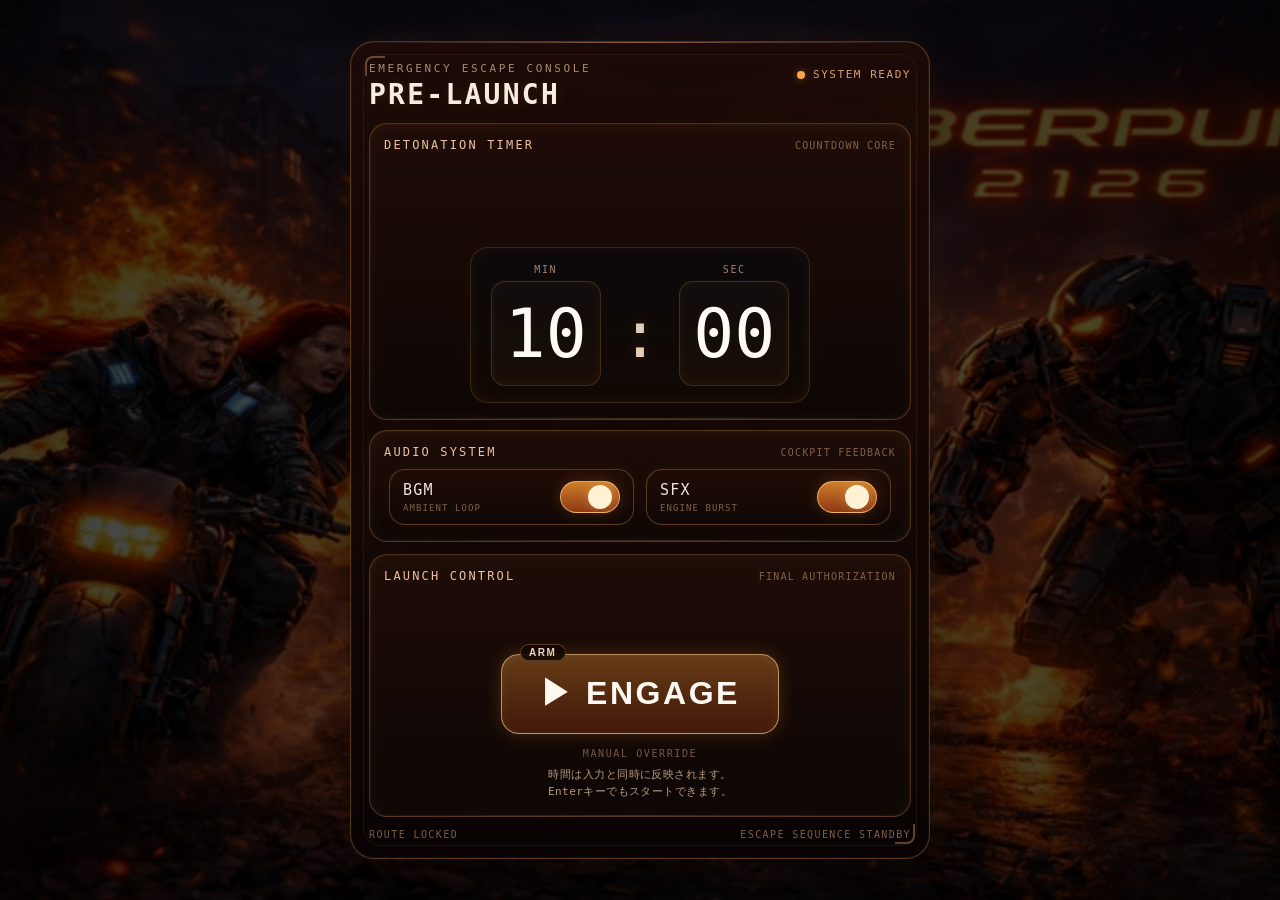
==== index.html @ 6e12984c "Cyberpunk_コントロールパネル_デザイン変更_Enter実行" ====
<!DOCTYPE html>
<html lang="ja">
<head>
  <meta charset="UTF-8" />
  <meta name="viewport" content="width=device-width, initial-scale=1.0" />
  <title>Cyberpunk2126 WebTimer</title>

  <link rel="icon" type="image/png" sizes="32x32" href="assets/images/CP_favicon_3.png" />
  <link rel="stylesheet" href="style.css" />
</head>

<body>
  <div id="startOverlay" aria-label="start overlay">
    <div id="panel">
      <div id="launchFlash"></div>
      <span class="panel-cut lt"></span>
      <span class="panel-cut rb"></span>

      <div id="panelContent">
        <div class="panel-header">
          <div class="header-left">
            <span class="eyebrow">Emergency escape console</span>
            <p id="panelTitle">PRE-LAUNCH</p>
          </div>
          <div class="header-status">
            <span class="status-dot"></span>system ready
          </div>
        </div>

        <div class="module">
          <div class="module-header">
            <span class="module-title">Detonation Timer</span>
            <span class="module-sub">Countdown core</span>
          </div>

          <div class="time-picker-wrap">
            <div class="time-picker" aria-label="時間設定">
              <div class="time-field">
                <span class="time-label">MIN</span>
                <input
                  id="minInput"
                  class="time-input"
                  type="number"
                  min="0"
                  max="99"
                  value="10"
                  inputmode="numeric"
                  aria-label="分"
                />
              </div>

              <div class="time-separator">:</div>

              <div class="time-field">
                <span class="time-label">SEC</span>
                <input
                  id="secInput"
                  class="time-input"
                  type="number"
                  min="0"
                  max="59"
                  value="0"
                  inputmode="numeric"
                  aria-label="秒"
                />
              </div>
            </div>
          </div>
        </div>

        <div class="module">
          <div class="module-header">
            <span class="module-title">Audio System</span>
            <span class="module-sub">Cockpit feedback</span>
          </div>

          <div class="switch-row">
            <label id="bgmSwitch" class="switch is-on">
              <span class="switch-text-wrap">
                <span class="switch-text">BGM</span>
                <span class="switch-meta">ambient loop</span>
              </span>
              <input id="bgmToggleInput" type="checkbox" checked />
              <span class="switch-track">
                <span class="switch-thumb"></span>
              </span>
            </label>

            <label id="seSwitch" class="switch is-on">
              <span class="switch-text-wrap">
                <span class="switch-text">SFX</span>
                <span class="switch-meta">engine burst</span>
              </span>
              <input id="seToggleInput" type="checkbox" checked />
              <span class="switch-track">
                <span class="switch-thumb"></span>
              </span>
            </label>
          </div>
        </div>

        <div class="module launch-block">
          <div class="module-header">
            <span class="module-title">Launch Control</span>
            <span class="module-sub">Final authorization</span>
          </div>

          <button id="startBtn" type="button">▶ ENGAGE</button>

          <div id="hint">
            <span class="hint-top">manual override</span>
            時間は入力と同時に反映されます。<br />
            Enterキーでもスタートできます。
          </div>
        </div>

        <div class="panel-footer">
          <span class="footer-left">route locked</span>
          <span class="footer-right">escape sequence standby</span>
        </div>
      </div>
    </div>
  </div>

  <div id="clock" class="prelaunch-hidden" aria-live="polite">
    <span id="timeDisplay">10:00</span>
    <span id="msgJa"></span>
    <span id="msgEn"></span>
  </div>

  <!-- Audio -->
  <audio id="soundA" src="assets/sounds/BGM.mp3" preload="auto" loop></audio>
  <audio id="soundB" src="assets/sounds/bike_A.mp3" preload="auto"></audio>
  <audio id="soundC" src="assets/sounds/bike_B.mp3" preload="auto"></audio>

  <script src="script.js" defer></script>
</body>
</html>
---- style.css ----
:root {
  --panel-bg: rgba(8, 4, 3, 0.72);
  --panel-border: rgba(255, 175, 95, 0.28);
  --module-bg: rgba(20, 10, 7, 0.82);
  --module-border: rgba(255, 173, 79, 0.26);
  --module-inner: rgba(255, 190, 120, 0.05);
  --text-main: rgba(255, 246, 232, 0.96);
  --text-sub: rgba(255, 219, 176, 0.62);
  --amber: rgba(255, 166, 68, 1);
  --shadow-deep: rgba(0, 0, 0, 0.55);
}

* {
  box-sizing: border-box;
}

body {
  text-align: center;
  font-size: 120px;
  font-family: monospace;
  background-color: #080505;
  background-image:
    linear-gradient(rgba(0, 0, 0, 0.22), rgba(0, 0, 0, 0.22)),
    url("assets/images/CP_image.jpg");
  background-size: cover;
  background-position: center;
  background-repeat: no-repeat;
  background-attachment: fixed;
  color: white;
  margin: 0;
  padding: 0;
  display: flex;
  justify-content: center;
  align-items: center;
  height: 100vh;
  overflow: hidden;
}

/* 画像が存在しない場合でも最低限見た目が崩れない */
body.image-fallback {
  background-image:
    linear-gradient(rgba(0, 0, 0, 0.32), rgba(0, 0, 0, 0.32)),
    radial-gradient(circle at center, #35160a 0%, #100806 55%, #050304 100%);
}

@keyframes rainbowGlow {
  0% {
    color: red;
    border-color: red;
    text-shadow: 0 0 20px red, 0 0 40px red;
  }

  16% {
    color: orange;
    border-color: orange;
    text-shadow: 0 0 20px orange, 0 0 40px orange;
  }

  32% {
    color: yellow;
    border-color: yellow;
    text-shadow: 0 0 20px yellow, 0 0 40px yellow;
  }

  48% {
    color: lime;
    border-color: lime;
    text-shadow: 0 0 20px lime, 0 0 40px lime;
  }

  64% {
    color: cyan;
    border-color: cyan;
    text-shadow: 0 0 20px cyan, 0 0 40px cyan;
  }

  82% {
    color: blue;
    border-color: blue;
    text-shadow: 0 0 20px blue, 0 0 40px blue;
  }

  100% {
    color: violet;
    border-color: violet;
    text-shadow: 0 0 20px violet, 0 0 40px violet;
  }
}

@keyframes fadeInOut {
  0% {
    opacity: 0;
  }

  23% {
    opacity: 1;
  }

  77% {
    opacity: 1;
  }

  100% {
    opacity: 0;
  }
}

@keyframes pulseAmber {
  0% {
    box-shadow: 0 0 0 rgba(255, 152, 58, 0);
  }

  50% {
    box-shadow: 0 0 24px rgba(255, 152, 58, 0.18);
  }

  100% {
    box-shadow: 0 0 0 rgba(255, 152, 58, 0);
  }
}

@keyframes overlayFlash {
  0% {
    opacity: 0;
  }

  20% {
    opacity: 0.9;
  }

  60% {
    opacity: 0.35;
  }

  100% {
    opacity: 0;
  }
}

@keyframes panelIgnition {
  0% {
    transform: scale(1);
    box-shadow:
      0 24px 60px var(--shadow-deep),
      0 0 40px rgba(255, 128, 36, 0.08);
  }

  25% {
    transform: scale(1.015);
    box-shadow:
      0 0 0 1px rgba(255, 220, 185, 0.08) inset,
      0 24px 60px rgba(0, 0, 0, 0.65),
      0 0 48px rgba(255, 96, 28, 0.26),
      0 0 90px rgba(255, 132, 46, 0.18);
  }

  100% {
    transform: scale(0.985);
    box-shadow:
      0 16px 44px rgba(0, 0, 0, 0.45),
      0 0 16px rgba(255, 118, 36, 0.10);
  }
}

@keyframes overlayExit {
  0% {
    opacity: 1;
    transform: scale(1);
    filter: blur(0);
  }

  100% {
    opacity: 0;
    transform: scale(1.03);
    filter: blur(3px);
  }
}

@keyframes clockWake {
  0% {
    opacity: 0.15;
    transform: scale(0.94);
    filter: blur(8px);
  }

  100% {
    opacity: 1;
    transform: scale(1);
    filter: blur(0);
  }
}

#clock {
  padding: 40px 70px;
  border: 10px solid;
  border-radius: 30px;
  animation: rainbowGlow 3s linear infinite;
  background: rgba(0, 0, 0, 0.35);
  z-index: 1;
  transition:
    transform 0.35s ease,
    opacity 0.35s ease,
    filter 0.35s ease,
    border-color 0.25s ease,
    box-shadow 0.25s ease,
    background 0.25s ease,
    padding 0.25s ease,
    color 0.25s ease;
}

#clock.message-mode {
  border-color: transparent !important;
  box-shadow: none !important;
  background: transparent;
  padding: 24px 40px;
}

#clock.prelaunch-hidden {
  opacity: 0.15;
  transform: scale(0.94);
  filter: blur(8px);
}

#clock.launching-in {
  animation:
    rainbowGlow 3s linear infinite,
    clockWake 0.45s ease-out;
}

.fade-message {
  animation: fadeInOut 3s ease-in-out;
}

#clock.message-mode.fade-message {
  animation:
    rainbowGlow 3s linear infinite,
    fadeInOut 3s ease-in-out;
}

#timeDisplay {
  display: inline;
}

#msgJa {
  display: none;
  font-size: calc(100% - 10pt);
}

#msgEn {
  display: none;
  font-size: 100%;
}

#startOverlay {
  position: fixed;
  inset: 0;
  display: flex;
  justify-content: center;
  align-items: center;
  background:
    radial-gradient(circle at center, rgba(0, 0, 0, 0.12), rgba(0, 0, 0, 0.52)),
    rgba(0, 0, 0, 0.42);
  z-index: 10;
  padding: 24px;
  transition: opacity 0.45s ease, visibility 0.45s ease;
}

#startOverlay.launch-sequence {
  animation: overlayExit 0.52s ease forwards;
  pointer-events: none;
}

#panel {
  position: relative;
  width: min(580px, 92vw);
  padding: 20px 18px 18px;
  border-radius: 24px;
  border: 1px solid var(--panel-border);
  background:
    linear-gradient(180deg, rgba(35, 12, 6, 0.74), rgba(8, 4, 3, 0.88)),
    var(--panel-bg);
  backdrop-filter: blur(10px);
  text-align: center;
  box-shadow:
    0 0 0 1px rgba(255, 220, 185, 0.04) inset,
    0 24px 60px var(--shadow-deep),
    0 0 40px rgba(255, 128, 36, 0.08);
  overflow: hidden;
  transition: transform 0.18s ease, filter 0.18s ease;
}

#panel.launch-pulse {
  animation: panelIgnition 0.42s ease forwards;
}

#launchFlash {
  position: absolute;
  inset: 0;
  pointer-events: none;
  opacity: 0;
  background:
    radial-gradient(circle at center,
      rgba(255, 205, 142, 0.42) 0%,
      rgba(255, 124, 42, 0.28) 22%,
      rgba(255, 64, 16, 0.14) 42%,
      rgba(255, 42, 0, 0.06) 62%,
      rgba(255, 42, 0, 0) 100%);
  mix-blend-mode: screen;
  z-index: 2;
}

#launchFlash.active {
  animation: overlayFlash 0.42s ease-out forwards;
}

#panelContent {
  position: relative;
  z-index: 3;
}

#panel::before,
#panel::after {
  content: "";
  position: absolute;
  pointer-events: none;
}

#panel::before {
  inset: 12px;
  border: 1px solid rgba(255, 182, 118, 0.08);
  border-radius: 18px;
}

#panel::after {
  top: 0;
  left: 28px;
  right: 28px;
  height: 1px;
  background: linear-gradient(90deg, transparent, rgba(255, 182, 118, 0.45), transparent);
}

.panel-cut {
  position: absolute;
  width: 20px;
  height: 20px;
  border-color: rgba(255, 190, 132, 0.38);
  border-style: solid;
  pointer-events: none;
  opacity: 0.9;
  z-index: 4;
}

.panel-cut.lt {
  top: 14px;
  left: 14px;
  border-width: 2px 0 0 2px;
  border-top-left-radius: 8px;
}

.panel-cut.rb {
  right: 14px;
  bottom: 14px;
  border-width: 0 2px 2px 0;
  border-bottom-right-radius: 8px;
}

.panel-header {
  position: relative;
  display: flex;
  align-items: flex-start;
  justify-content: space-between;
  gap: 10px;
  margin-bottom: 14px;
  text-align: left;
}

.header-left {
  display: flex;
  flex-direction: column;
  gap: 6px;
}

.eyebrow {
  font-size: 11px;
  letter-spacing: 0.24em;
  color: var(--text-sub);
  text-transform: uppercase;
}

#panelTitle {
  margin: 0;
  font-size: 28px;
  line-height: 1;
  font-weight: 700;
  letter-spacing: 0.08em;
  color: var(--text-main);
  text-shadow: 0 0 16px rgba(255, 176, 94, 0.12);
}

.header-status {
  margin-top: 6px;
  font-size: 11px;
  letter-spacing: 0.14em;
  color: rgba(255, 190, 132, 0.84);
  text-transform: uppercase;
  white-space: nowrap;
}

.status-dot {
  display: inline-block;
  width: 8px;
  height: 8px;
  margin-right: 8px;
  border-radius: 50%;
  background: var(--amber);
  box-shadow: 0 0 10px rgba(255, 165, 66, 0.45);
  animation: pulseAmber 1.8s infinite ease-in-out;
  vertical-align: middle;
}

.module {
  position: relative;
  margin: 10px 0;
  padding: 14px 14px 16px;
  border-radius: 18px;
  border: 1px solid rgba(255, 173, 79, 0.26);
  background:
    linear-gradient(180deg, rgba(32, 13, 8, 0.92), rgba(13, 7, 5, 0.94));
  box-shadow:
    0 0 0 1px rgba(255, 220, 190, 0.03) inset,
    inset 0 0 18px rgba(255, 190, 120, 0.05);
  overflow: hidden;
}

.module::before {
  content: "";
  position: absolute;
  inset: auto 16px 0 16px;
  height: 1px;
  background: linear-gradient(90deg, transparent, rgba(255, 176, 108, 0.16), transparent);
}

.module-header {
  display: flex;
  justify-content: space-between;
  align-items: center;
  margin-bottom: 10px;
  gap: 10px;
  text-align: left;
}

.module-title {
  font-size: 12px;
  letter-spacing: 0.18em;
  text-transform: uppercase;
  color: rgba(255, 214, 178, 0.9);
}

.module-sub {
  font-size: 10px;
  letter-spacing: 0.12em;
  text-transform: uppercase;
  color: rgba(255, 205, 162, 0.44);
}

.time-picker-wrap {
  margin: 0;
}

.time-picker {
  display: inline-flex;
  align-items: center;
  justify-content: center;
  gap: 20px;
  padding: 16px 20px;
  border-radius: 18px;
  border: 1px solid rgba(255, 180, 92, 0.18);
  background:
    linear-gradient(180deg, rgba(11, 10, 12, 0.92), rgba(18, 9, 4, 0.84));
  box-shadow:
    inset 0 0 18px rgba(255, 157, 70, 0.06),
    0 0 20px rgba(255, 153, 51, 0.04);
}

.time-field {
  display: flex;
  flex-direction: column;
  align-items: center;
  gap: 6px;
}

.time-label {
  font-size: 10px;
  opacity: 0.72;
  letter-spacing: 0.16em;
  color: rgba(255, 214, 184, 0.82);
}

.time-input {
  width: 110px;
  font-size: 68px;
  line-height: 1;
  text-align: center;
  padding: 12px 8px;
  border-radius: 14px;
  border: 1px solid rgba(255, 191, 113, 0.18);
  background:
    linear-gradient(180deg, rgba(255, 255, 255, 0.015), rgba(255, 167, 74, 0.035));
  color: #fffaf4;
  outline: none;
  font-family: monospace;
  appearance: textfield;
  -moz-appearance: textfield;
  box-shadow: inset 0 0 16px rgba(255, 179, 84, 0.05);
}

.time-input::-webkit-outer-spin-button,
.time-input::-webkit-inner-spin-button {
  -webkit-appearance: none;
  margin: 0;
}

.time-input:focus {
  border-color: rgba(255, 194, 115, 0.58);
  box-shadow:
    0 0 14px rgba(255, 158, 62, 0.16),
    inset 0 0 16px rgba(255, 190, 112, 0.06);
}

.time-separator {
  font-size: 64px;
  line-height: 1;
  transform: translateY(10px);
  opacity: 0.96;
  color: rgba(255, 230, 206, 0.92);
  text-shadow: 0 0 12px rgba(255, 170, 80, 0.18);
}

.switch-row {
  display: flex;
  justify-content: center;
  gap: 12px;
  flex-wrap: wrap;
  margin: 0;
}

.switch {
  position: relative;
  display: inline-flex;
  align-items: center;
  justify-content: space-between;
  gap: 12px;
  width: 245px;
  padding: 11px 13px;
  border-radius: 16px;
  border: 1px solid rgba(255, 179, 100, 0.18);
  background:
    linear-gradient(180deg, rgba(20, 9, 6, 0.94), rgba(12, 8, 6, 0.92));
  cursor: pointer;
  user-select: none;
  transition: border-color 0.2s ease, box-shadow 0.2s ease, transform 0.15s ease, background 0.2s ease;
}

.switch:hover {
  transform: translateY(-1px);
  border-color: rgba(255, 188, 118, 0.28);
}

.switch input {
  position: absolute;
  opacity: 0;
  pointer-events: none;
}

.switch-text-wrap {
  display: flex;
  flex-direction: column;
  align-items: flex-start;
  gap: 4px;
  text-align: left;
  min-width: 72px;
}

.switch-text {
  font-size: 15px;
  opacity: 0.98;
  letter-spacing: 0.08em;
  color: rgba(255, 244, 232, 0.95);
  text-transform: uppercase;
}

.switch-meta {
  font-size: 9px;
  letter-spacing: 0.12em;
  color: rgba(255, 210, 168, 0.44);
  text-transform: uppercase;
}

.switch-track {
  position: relative;
  width: 60px;
  height: 32px;
  border-radius: 999px;
  background: rgba(255, 255, 255, 0.08);
  border: 1px solid rgba(255, 190, 114, 0.18);
  transition: background 0.2s ease, border-color 0.2s ease, box-shadow 0.2s ease;
  flex-shrink: 0;
  margin-left: auto;
}

.switch-thumb {
  position: absolute;
  top: 3px;
  left: 3px;
  width: 24px;
  height: 24px;
  border-radius: 50%;
  background: rgba(255, 244, 232, 0.92);
  box-shadow: 0 0 8px rgba(255, 255, 255, 0.16);
  transition: transform 0.2s ease, background 0.2s ease, box-shadow 0.2s ease;
}

.switch input:checked + .switch-track {
  background: linear-gradient(180deg,
      rgba(255, 158, 52, 0.78),
      rgba(255, 100, 32, 0.52));
  border-color: rgba(255, 202, 138, 0.7);
  box-shadow: 0 0 16px rgba(255, 141, 45, 0.2);
}

.switch input:checked + .switch-track .switch-thumb {
  transform: translateX(24px);
  background: #fff1d4;
  box-shadow: 0 0 12px rgba(255, 214, 145, 0.28);
}

.switch.is-on {
  border-color: rgba(255, 183, 108, 0.28);
  background:
    linear-gradient(180deg, rgba(33, 12, 7, 0.96), rgba(16, 8, 6, 0.92));
  box-shadow: 0 0 18px rgba(255, 125, 38, 0.06);
}

.launch-block {
  margin-top: 12px;
}

#startBtn {
  position: relative;
  font-size: 32px;
  font-weight: 700;
  letter-spacing: 0.08em;
  padding: 17px 38px;
  border-radius: 18px;
  border: 1px solid rgba(255, 209, 148, 0.62);
  background:
    linear-gradient(180deg,
      rgba(255, 159, 56, 0.34),
      rgba(255, 91, 25, 0.20));
  box-shadow:
    0 0 18px rgba(255, 141, 42, 0.22),
    inset 0 0 14px rgba(255, 229, 186, 0.06);
  min-width: 250px;
  color: #fff9f2;
  cursor: pointer;
  transition: transform 0.12s ease, filter 0.12s ease, box-shadow 0.12s ease;
}

#startBtn::before {
  content: "ARM";
  position: absolute;
  top: -11px;
  left: 18px;
  font-size: 10px;
  letter-spacing: 0.16em;
  padding: 2px 8px;
  border-radius: 999px;
  color: rgba(255, 230, 206, 0.92);
  background: rgba(20, 7, 4, 0.92);
  border: 1px solid rgba(255, 185, 118, 0.28);
}

#startBtn:hover {
  filter: brightness(1.12);
  transform: translateY(-2px) scale(1.015);
  box-shadow:
    0 0 24px rgba(255, 141, 42, 0.28),
    inset 0 0 16px rgba(255, 224, 176, 0.09);
}

#startBtn.engaged {
  transform: translateY(1px) scale(0.985);
  filter: brightness(1.18);
  box-shadow:
    0 0 34px rgba(255, 96, 36, 0.34),
    inset 0 0 18px rgba(255, 236, 196, 0.12);
}

#hint {
  margin-top: 12px;
  font-size: 11px;
  line-height: 1.55;
  color: rgba(255, 215, 175, 0.70);
  letter-spacing: 0.04em;
}

.hint-top {
  display: block;
  font-size: 10px;
  letter-spacing: 0.16em;
  text-transform: uppercase;
  color: rgba(255, 203, 150, 0.42);
  margin-bottom: 4px;
}

.panel-footer {
  margin-top: 12px;
  display: flex;
  justify-content: space-between;
  align-items: center;
  gap: 10px;
  font-size: 10px;
  letter-spacing: 0.14em;
  text-transform: uppercase;
  color: rgba(255, 206, 163, 0.45);
}

.footer-left,
.footer-right {
  white-space: nowrap;
}

@media (max-width: 720px) {
  body {
    font-size: 90px;
  }

  #panel {
    width: min(94vw, 580px);
    padding: 18px 14px 16px;
  }

  .panel-header {
    flex-direction: column;
    align-items: flex-start;
    gap: 8px;
  }

  #panelTitle {
    font-size: 24px;
  }

  .time-picker {
    gap: 12px;
    padding: 14px 14px;
  }

  .time-input {
    width: 86px;
    font-size: 52px;
  }

  .time-separator {
    font-size: 48px;
    transform: translateY(8px);
  }

  .switch {
    width: 100%;
  }

  #startBtn {
    min-width: 220px;
    width: 100%;
    font-size: 28px;
  }

  .panel-footer {
    flex-direction: column;
  }

  #clock.message-mode {
    padding: 18px 20px;
  }
}
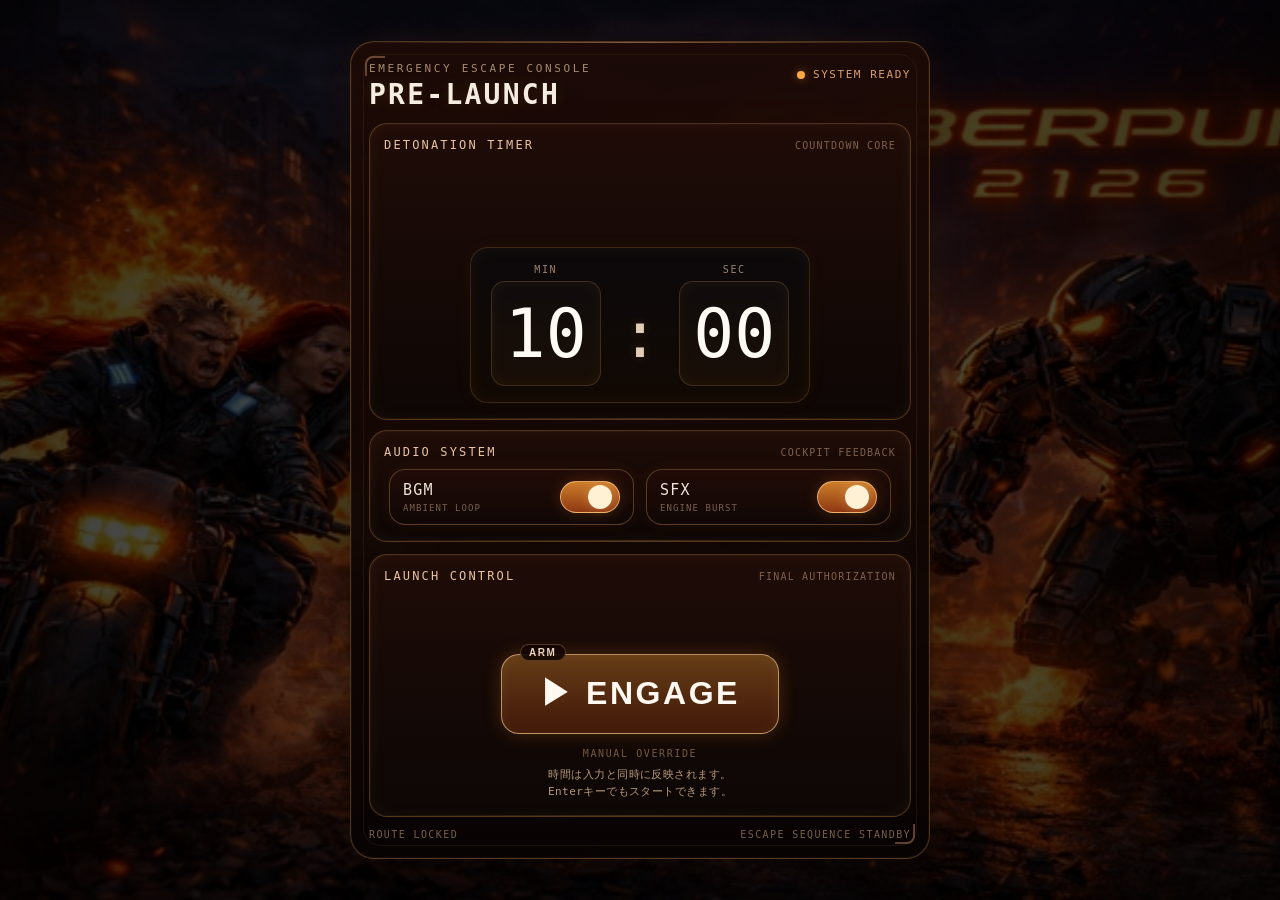
==== commit 0bd5521b: "Revert "iPad mini 6 横表示_修正4_画面切れ_済" Phone14pro 横表示_修正1_iPadの条件モバイル適用 This reverts commit f053ebfef5c" ====
--- a/index.html
+++ b/index.html
@@ -1,16 +1,16 @@
 <!DOCTYPE html>
 <html lang="ja">
+
 <head>
   <meta charset="UTF-8" />
-  <meta name="viewport" content="width=device-width, initial-scale=1.0" />
+  <meta name="viewport" content="width=device-width, initial-scale=1.0, viewport-fit=cover" />
   <title>Cyberpunk2126 WebTimer</title>
-
   <link rel="icon" type="image/png" sizes="32x32" href="assets/images/CP_favicon_3.png" />
   <link rel="stylesheet" href="style.css" />
 </head>
 
 <body>
-  <div id="startOverlay" aria-label="start overlay">
+  <div id="startOverlay">
     <div id="panel">
       <div id="launchFlash"></div>
       <span class="panel-cut lt"></span>
@@ -37,32 +37,14 @@
             <div class="time-picker" aria-label="時間設定">
               <div class="time-field">
                 <span class="time-label">MIN</span>
-                <input
-                  id="minInput"
-                  class="time-input"
-                  type="number"
-                  min="0"
-                  max="99"
-                  value="10"
-                  inputmode="numeric"
-                  aria-label="分"
-                />
+                <input id="minInput" class="time-input" type="number" min="0" max="99" value="10" inputmode="numeric" />
               </div>
 
               <div class="time-separator">:</div>
 
               <div class="time-field">
                 <span class="time-label">SEC</span>
-                <input
-                  id="secInput"
-                  class="time-input"
-                  type="number"
-                  min="0"
-                  max="59"
-                  value="0"
-                  inputmode="numeric"
-                  aria-label="秒"
-                />
+                <input id="secInput" class="time-input" type="number" min="0" max="59" value="0" inputmode="numeric" />
               </div>
             </div>
           </div>
@@ -105,7 +87,7 @@
             <span class="module-sub">Final authorization</span>
           </div>
 
-          <button id="startBtn" type="button">▶ ENGAGE</button>
+          <button id="startBtn">▶ ENGAGE</button>
 
           <div id="hint">
             <span class="hint-top">manual override</span>
@@ -122,17 +104,30 @@
     </div>
   </div>
 
-  <div id="clock" class="prelaunch-hidden" aria-live="polite">
+  <div id="clock" class="prelaunch-hidden">
     <span id="timeDisplay">10:00</span>
     <span id="msgJa"></span>
     <span id="msgEn"></span>
   </div>
 
-  <!-- Audio -->
+  <div id="runtimeDock" class="hidden" aria-label="runtime controls">
+    <button id="pauseToggleBtn" class="dock-btn" type="button" aria-label="pause or resume">❚❚</button>
+    <button id="resetBtn" class="dock-btn dock-btn-reset" type="button" aria-label="reset">↺</button>
+  </div>
+
   <audio id="soundA" src="assets/sounds/BGM.mp3" preload="auto" loop></audio>
   <audio id="soundB" src="assets/sounds/bike_A.mp3" preload="auto"></audio>
   <audio id="soundC" src="assets/sounds/bike_B.mp3" preload="auto"></audio>
 
-  <script src="script.js" defer></script>
+  <div id="rotatePrompt">
+    <div class="rotate-inner">
+      <div class="rotate-icon">&#8635;</div>
+      <p class="rotate-title">ROTATE DEVICE</p>
+      <p class="rotate-sub">横向きでご利用ください</p>
+    </div>
+  </div>
+
+  <script src="script.js"></script>
 </body>
+
 </html>
--- a/style.css
+++ b/style.css
@@ -8,6 +8,11 @@
   --text-sub: rgba(255, 219, 176, 0.62);
   --amber: rgba(255, 166, 68, 1);
   --shadow-deep: rgba(0, 0, 0, 0.55);
+  --dock-bg: rgba(12, 6, 4, 0.78);
+  --dock-border: rgba(255, 181, 102, 0.22);
+  --dock-icon: rgba(255, 242, 226, 0.95);
+  --dock-reset: rgba(255, 183, 128, 0.95);
+  --hold-glow: rgba(161, 120, 255, 0.44);
 }
 
 * {
@@ -16,16 +21,8 @@
 
 body {
   text-align: center;
-  font-size: 120px;
+  font-size: min(120px, 14vmin); /* 画面比率に比例: 小さい辺の 14% を上限 120px でキャップ */
   font-family: monospace;
-  background-color: #080505;
-  background-image:
-    linear-gradient(rgba(0, 0, 0, 0.22), rgba(0, 0, 0, 0.22)),
-    url("assets/images/CP_image.jpg");
-  background-size: cover;
-  background-position: center;
-  background-repeat: no-repeat;
-  background-attachment: fixed;
   color: white;
   margin: 0;
   padding: 0;
@@ -34,13 +31,21 @@
   align-items: center;
   height: 100vh;
   overflow: hidden;
-}
-
-/* 画像が存在しない場合でも最低限見た目が崩れない */
-body.image-fallback {
+  background-color: #030201; /* レターボックス部分の色 (Cyberpunk の夜に溶け込む黒) */
+}
+
+/* iOS Safari 対応: position:fixed で常に visual viewport を正確に覆う */
+body::before {
+  content: "";
+  position: fixed;
+  inset: 0;
+  z-index: -1;
   background-image:
-    linear-gradient(rgba(0, 0, 0, 0.32), rgba(0, 0, 0, 0.32)),
-    radial-gradient(circle at center, #35160a 0%, #100806 55%, #050304 100%);
+    linear-gradient(rgba(0, 0, 0, 0.22), rgba(0, 0, 0, 0.22)),
+    url("assets/images/CP_image.jpg");
+  background-size: cover;
+  background-position: center;
+  background-repeat: no-repeat;
 }
 
 @keyframes rainbowGlow {
@@ -85,6 +90,17 @@
     border-color: violet;
     text-shadow: 0 0 20px violet, 0 0 40px violet;
   }
+}
+
+/* rainbowGlow と同じ色変化だが border-color を含まない (message-mode 専用) */
+@keyframes rainbowColor {
+  0%   { color: red;    text-shadow: 0 0 20px red,    0 0 40px red; }
+  16%  { color: orange; text-shadow: 0 0 20px orange, 0 0 40px orange; }
+  32%  { color: yellow; text-shadow: 0 0 20px yellow, 0 0 40px yellow; }
+  48%  { color: lime;   text-shadow: 0 0 20px lime,   0 0 40px lime; }
+  64%  { color: cyan;   text-shadow: 0 0 20px cyan,   0 0 40px cyan; }
+  82%  { color: blue;   text-shadow: 0 0 20px blue,   0 0 40px blue; }
+  100% { color: violet; text-shadow: 0 0 20px violet, 0 0 40px violet; }
 }
 
 @keyframes fadeInOut {
@@ -187,6 +203,26 @@
     opacity: 1;
     transform: scale(1);
     filter: blur(0);
+  }
+}
+
+@keyframes holdPulse {
+  0% {
+    box-shadow:
+      0 0 18px rgba(125, 103, 255, 0.16),
+      inset 0 0 16px rgba(132, 114, 255, 0.08);
+  }
+
+  50% {
+    box-shadow:
+      0 0 34px rgba(146, 118, 255, 0.28),
+      inset 0 0 22px rgba(146, 118, 255, 0.14);
+  }
+
+  100% {
+    box-shadow:
+      0 0 18px rgba(125, 103, 255, 0.16),
+      inset 0 0 16px rgba(132, 114, 255, 0.08);
   }
 }
 
@@ -208,11 +244,13 @@
     color 0.25s ease;
 }
 
+/* メッセージ表示中は枠を消す。animation を rainbowColor に差し替えて border-color アニメを排除 */
 #clock.message-mode {
   border-color: transparent !important;
   box-shadow: none !important;
   background: transparent;
   padding: 24px 40px;
+  animation: rainbowColor 3s linear infinite;
 }
 
 #clock.prelaunch-hidden {
@@ -227,13 +265,25 @@
     clockWake 0.45s ease-out;
 }
 
+#clock.paused {
+  background: rgba(12, 7, 20, 0.34);
+  filter: saturate(0.84);
+  animation:
+    rainbowGlow 3s linear infinite,
+    holdPulse 1.9s ease-in-out infinite;
+  box-shadow:
+    0 0 24px var(--hold-glow),
+    inset 0 0 22px rgba(158, 126, 255, 0.10);
+}
+
 .fade-message {
   animation: fadeInOut 3s ease-in-out;
 }
 
+/* メッセージ時: border-color を持たない rainbowColor + フェード */
 #clock.message-mode.fade-message {
   animation:
-    rainbowGlow 3s linear infinite,
+    rainbowColor 3s linear infinite,
     fadeInOut 3s ease-in-out;
 }
 
@@ -261,7 +311,11 @@
     radial-gradient(circle at center, rgba(0, 0, 0, 0.12), rgba(0, 0, 0, 0.52)),
     rgba(0, 0, 0, 0.42);
   z-index: 10;
-  padding: 24px;
+  /* safe-area-inset: Dynamic Island / ホームインジケータ回避 */
+  padding: max(24px, env(safe-area-inset-top))
+           max(24px, env(safe-area-inset-right))
+           max(24px, env(safe-area-inset-bottom))
+           max(24px, env(safe-area-inset-left));
   transition: opacity 0.45s ease, visibility 0.45s ease;
 }
 
@@ -730,6 +784,122 @@
   white-space: nowrap;
 }
 
+#runtimeDock {
+  position: fixed;
+  right: max(22px, env(safe-area-inset-right));
+  bottom: max(22px, env(safe-area-inset-bottom));
+  display: flex;
+  gap: 12px;
+  z-index: 8;
+  opacity: 1;
+  transform: translateY(0);
+  transition: opacity 0.25s ease, transform 0.25s ease;
+}
+
+#runtimeDock.hidden {
+  opacity: 0;
+  pointer-events: none;
+  transform: translateY(10px);
+}
+
+.dock-btn {
+  width: 58px;
+  height: 58px;
+  border-radius: 16px;
+  border: 1px solid var(--dock-border);
+  background: linear-gradient(180deg, rgba(32, 13, 8, 0.92), var(--dock-bg));
+  color: var(--dock-icon);
+  font-size: 28px;
+  line-height: 1;
+  display: inline-flex;
+  align-items: center;
+  justify-content: center;
+  cursor: pointer;
+  box-shadow:
+    0 0 18px rgba(255, 148, 54, 0.14),
+    inset 0 0 12px rgba(255, 210, 166, 0.05);
+  transition: transform 0.15s ease, filter 0.15s ease, box-shadow 0.2s ease, border-color 0.2s ease;
+  backdrop-filter: blur(8px);
+  user-select: none;
+}
+
+.dock-btn:hover {
+  transform: translateY(-2px) scale(1.03);
+  filter: brightness(1.08);
+  box-shadow:
+    0 0 24px rgba(255, 153, 61, 0.24),
+    inset 0 0 14px rgba(255, 220, 176, 0.10);
+}
+
+.dock-btn:active {
+  transform: translateY(1px) scale(0.98);
+}
+
+.dock-btn.is-paused {
+  color: rgba(231, 224, 255, 0.98);
+  border-color: rgba(172, 145, 255, 0.34);
+  box-shadow:
+    0 0 22px rgba(138, 118, 255, 0.28),
+    inset 0 0 14px rgba(196, 185, 255, 0.10);
+}
+
+.dock-btn-reset {
+  color: var(--dock-reset);
+  border-color: rgba(255, 166, 120, 0.30);
+}
+
+
+/* ---- 縦向き警告 (phone / tablet 縦表示) ---- */
+#rotatePrompt {
+  display: none;
+  position: fixed;
+  inset: 0;
+  z-index: 200;
+  background: rgba(4, 2, 1, 0.97);
+  justify-content: center;
+  align-items: center;
+  flex-direction: column;
+  gap: 14px;
+  /* Dynamic Island (上) / ホームインジケータ (下) を避ける */
+  padding: env(safe-area-inset-top) env(safe-area-inset-right) env(safe-area-inset-bottom) env(safe-area-inset-left);
+}
+
+@keyframes rotateHint {
+  0%, 100% { transform: rotate(0deg); }
+  50%       { transform: rotate(90deg); }
+}
+
+.rotate-icon {
+  font-size: 56px;
+  color: var(--amber);
+  animation: rotateHint 2s ease-in-out infinite;
+  font-family: monospace;
+}
+
+.rotate-title {
+  margin: 0;
+  font-size: 16px;
+  letter-spacing: 0.22em;
+  color: var(--text-main);
+  font-family: monospace;
+  text-transform: uppercase;
+}
+
+.rotate-sub {
+  margin: 0;
+  font-size: 12px;
+  letter-spacing: 0.10em;
+  color: var(--text-sub);
+  font-family: monospace;
+}
+
+/* 縦向きの phone / tablet で警告表示 */
+@media (orientation: portrait) and (max-width: 1024px) {
+  #rotatePrompt {
+    display: flex;
+  }
+}
+
 @media (max-width: 720px) {
   body {
     font-size: 90px;
@@ -782,4 +952,300 @@
   #clock.message-mode {
     padding: 18px 20px;
   }
+
+  #runtimeDock {
+    right: 14px;
+    bottom: 14px;
+    gap: 10px;
+  }
+
+  .dock-btn {
+    width: 54px;
+    height: 54px;
+    font-size: 26px;
+    border-radius: 14px;
+  }
+}
+
+/* ---- iPhone 横表示: 高さ ≤ 500px の横向き端末 (iPhone SE〜Pro Max) ---- */
+@media (orientation: landscape) and (max-height: 500px) {
+  body {
+    font-size: 80px;
+    /* Dynamic Island (左右) / ホームインジケータ (下) を避けて clock/message を配置 */
+    padding-left: env(safe-area-inset-left);
+    padding-right: env(safe-area-inset-right);
+    padding-bottom: env(safe-area-inset-bottom);
+  }
+
+  #startOverlay {
+    /* 横向き: 左右の safe-area (Dynamic Island) を確保、上下は最小 8px */
+    padding: 8px max(8px, env(safe-area-inset-right)) 8px max(8px, env(safe-area-inset-left));
+    overflow-y: auto;
+    align-items: flex-start;
+  }
+
+  #panel {
+    width: min(700px, 96vw);
+    padding: 10px 12px 8px;
+    border-radius: 18px;
+    margin: auto;
+  }
+
+  /* 2カラムグリッドレイアウト */
+  #panelContent {
+    display: grid;
+    grid-template-columns: 1fr 1fr;
+    gap: 6px;
+    align-items: start;
+  }
+
+  /* header: 全幅 */
+  #panelContent > *:first-child {
+    grid-column: 1 / -1;
+  }
+
+  /* Timer module: 左列、行 2〜3 をまたぐ */
+  #panelContent > *:nth-child(2) {
+    grid-column: 1;
+    grid-row: 2 / 4;
+    margin: 0;
+  }
+
+  /* Audio module: 右列 行 2 */
+  #panelContent > *:nth-child(3) {
+    grid-column: 2;
+    grid-row: 2;
+    margin: 0;
+  }
+
+  /* Launch module: 右列 行 3 */
+  #panelContent > *:nth-child(4) {
+    grid-column: 2;
+    grid-row: 3;
+    margin: 0;
+  }
+
+  /* footer: 全幅 */
+  #panelContent > *:last-child {
+    grid-column: 1 / -1;
+    margin-top: 4px;
+  }
+
+  .panel-header {
+    flex-direction: row;
+    align-items: center;
+    margin-bottom: 0;
+  }
+
+  #panelTitle {
+    font-size: 18px;
+  }
+
+  .eyebrow {
+    font-size: 9px;
+  }
+
+  .header-status {
+    font-size: 9px;
+    margin-top: 0;
+  }
+
+  .module {
+    padding: 8px 10px 10px;
+    border-radius: 14px;
+  }
+
+  .launch-block {
+    margin-top: 0;
+  }
+
+  .module-header {
+    margin-bottom: 6px;
+  }
+
+  .module-title {
+    font-size: 10px;
+  }
+
+  .module-sub {
+    font-size: 8px;
+  }
+
+  .time-picker {
+    gap: 8px;
+    padding: 8px 10px;
+    border-radius: 14px;
+  }
+
+  .time-input {
+    width: 74px;
+    font-size: 44px;
+    padding: 6px 4px;
+  }
+
+  .time-separator {
+    font-size: 40px;
+    transform: translateY(6px);
+  }
+
+  .switch-row {
+    gap: 6px;
+  }
+
+  .switch {
+    width: 100%;
+    padding: 7px 10px;
+    border-radius: 12px;
+  }
+
+  .switch-text {
+    font-size: 12px;
+  }
+
+  .switch-meta {
+    font-size: 8px;
+  }
+
+  .switch-track {
+    width: 48px;
+    height: 26px;
+  }
+
+  .switch-thumb {
+    width: 20px;
+    height: 20px;
+  }
+
+  .switch input:checked + .switch-track .switch-thumb {
+    transform: translateX(20px);
+  }
+
+  #startBtn {
+    font-size: 22px;
+    padding: 10px 16px;
+    min-width: unset;
+    width: 100%;
+    border-radius: 14px;
+  }
+
+  #startBtn::before {
+    font-size: 8px;
+    top: -9px;
+  }
+
+  #hint {
+    margin-top: 6px;
+    font-size: 9px;
+  }
+
+  .hint-top {
+    font-size: 8px;
+    margin-bottom: 2px;
+  }
+
+  .panel-footer {
+    font-size: 8px;
+  }
+
+  #runtimeDock {
+    right: max(10px, env(safe-area-inset-right));
+    bottom: max(10px, env(safe-area-inset-bottom));
+    gap: 8px;
+  }
+
+  .dock-btn {
+    width: 46px;
+    height: 46px;
+    font-size: 22px;
+    border-radius: 12px;
+  }
+}
+
+/* ---- iPad compact 横表示 (iPad mini 6 / iPad 9th gen / iPad Air 等) ---- */
+/* viewport height 501〜820px の横向き端末 */
+@media (orientation: landscape) and (min-height: 501px) and (max-height: 820px) {
+  /*
+   * 背景: 画像のアスペクト比 ~2.13:1 > iPad mini 6 横 ~1.72:1
+   * cover では左右が ~134px ずつカットされバイク乗り・ロゴが切れる。
+   * 100% auto に切り替えて横幅いっぱいのシネマスコープ表示に。
+   * 上下 ~63px のレターボックスは body の background-color (#030201) で補完。
+   */
+  body::before {
+    background-size: 100% auto;
+    background-position: center center;
+  }
+
+  #startOverlay {
+    overflow-y: auto;
+    align-items: flex-start;
+    padding: 14px max(24px, env(safe-area-inset-right)) 14px max(24px, env(safe-area-inset-left));
+  }
+
+  #panel {
+    width: min(760px, 90vw);
+    padding: 14px 16px 12px;
+    margin: auto;
+  }
+
+  /* 2カラムグリッドレイアウト */
+  #panelContent {
+    display: grid;
+    grid-template-columns: 1fr 1fr;
+    gap: 8px;
+    align-items: start;
+  }
+
+  /* header: 全幅 */
+  #panelContent > *:first-child {
+    grid-column: 1 / -1;
+  }
+
+  /* Timer: 左列、行 2〜3 をまたぐ */
+  #panelContent > *:nth-child(2) {
+    grid-column: 1;
+    grid-row: 2 / 4;
+    margin: 0;
+  }
+
+  /* Audio: 右列 行 2 */
+  #panelContent > *:nth-child(3) {
+    grid-column: 2;
+    grid-row: 2;
+    margin: 0;
+  }
+
+  /* Launch: 右列 行 3 */
+  #panelContent > *:nth-child(4) {
+    grid-column: 2;
+    grid-row: 3;
+    margin: 0;
+  }
+
+  /* footer: 全幅 */
+  #panelContent > *:last-child {
+    grid-column: 1 / -1;
+    margin-top: 4px;
+  }
+
+  .panel-header {
+    margin-bottom: 0;
+  }
+
+  .module {
+    padding: 10px 12px 12px;
+    margin: 0;
+  }
+
+  .launch-block {
+    margin-top: 0;
+  }
+
+  .switch {
+    width: 100%;
+  }
+
+  #startBtn {
+    width: 100%;
+    min-width: unset;
+  }
 }
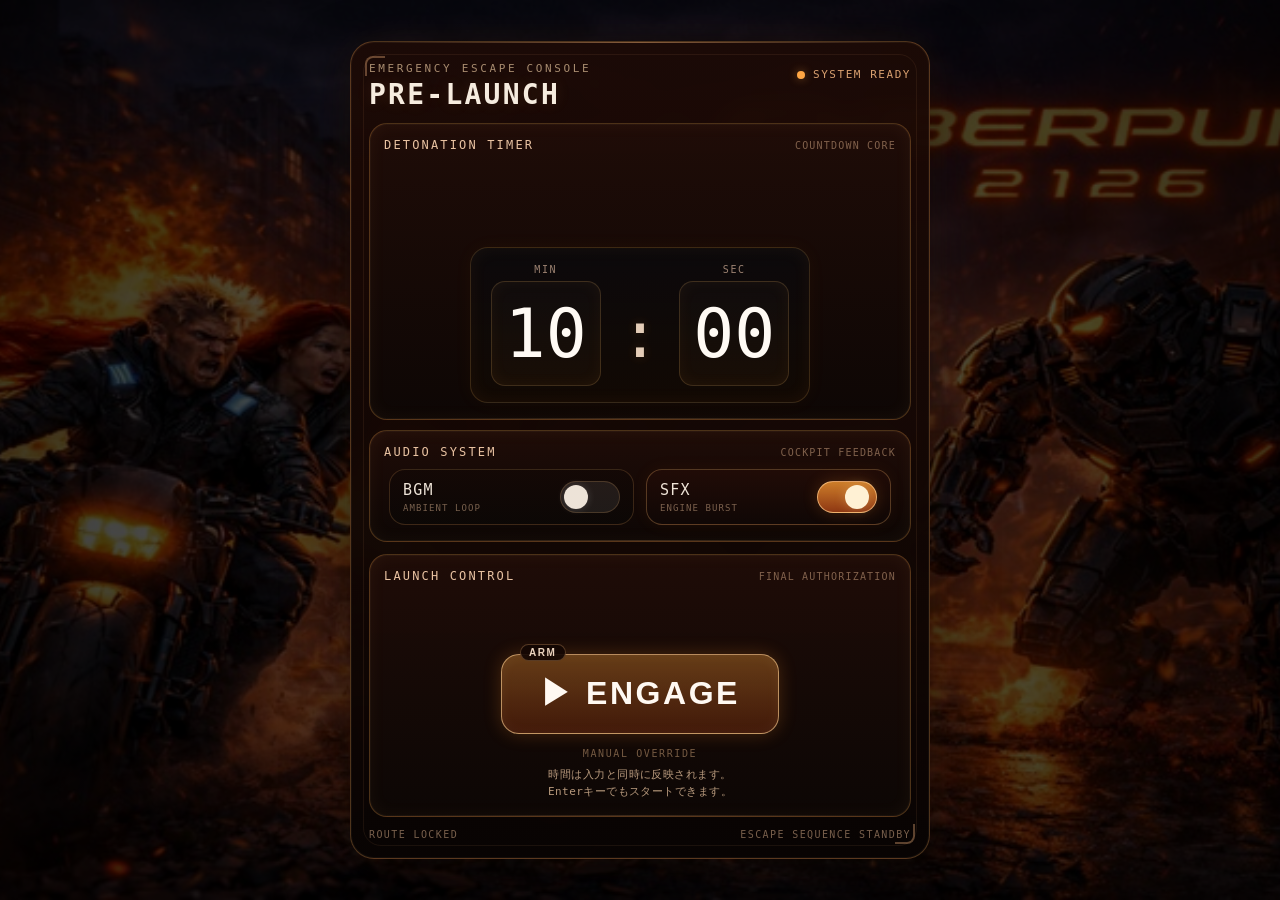
==== commit abb3385c: "iPhone14 Pro_横表示_修正25_Add manifest.json for PWA support" ====
--- a/index.html
+++ b/index.html
@@ -6,6 +6,12 @@
   <meta name="viewport" content="width=device-width, initial-scale=1.0, viewport-fit=cover" />
   <title>Cyberpunk2126 WebTimer</title>
   <link rel="icon" type="image/png" sizes="32x32" href="assets/images/CP_favicon_3.png" />
+  <!-- PWA -->
+  <meta name="apple-mobile-web-app-capable" content="yes" />
+  <meta name="apple-mobile-web-app-status-bar-style" content="black-translucent" />
+  <meta name="apple-mobile-web-app-title" content="CP2126 Timer" />
+  <link rel="apple-touch-icon" href="assets/images/CP_favicon_3.png" />
+  <link rel="manifest" href="manifest.json" />
   <link rel="stylesheet" href="style.css" />
 </head>
 
--- a/style.css
+++ b/style.css
@@ -855,7 +855,7 @@
   position: fixed;
   inset: 0;
   z-index: 200;
-  background: rgba(4, 2, 1, 0.97);
+  background: #030201; /* 完全不透明: OLED 高輝度でも背景コンテンツが透けない */
   justify-content: center;
   align-items: center;
   flex-direction: column;
@@ -867,6 +867,14 @@
 @keyframes rotateHint {
   0%, 100% { transform: rotate(0deg); }
   50%       { transform: rotate(90deg); }
+}
+
+.rotate-inner {
+  display: flex;
+  flex-direction: column;
+  align-items: center;
+  gap: 14px;
+  text-align: center;
 }
 
 .rotate-icon {
@@ -971,63 +979,67 @@
 @media (orientation: landscape) and (max-height: 500px) {
   body {
     font-size: 80px;
-    /* Dynamic Island (左右) / ホームインジケータ (下) を避けて clock/message を配置 */
+    /* Dynamic Island / ステータスバー / ホームインジケータ を考慮して clock を真中に配置 */
+    padding-top: env(safe-area-inset-top);
     padding-left: env(safe-area-inset-left);
     padding-right: env(safe-area-inset-right);
     padding-bottom: env(safe-area-inset-bottom);
   }
 
+  body::before {
+    background-size: 100% auto;
+    background-position: center center;
+  }
+
   #startOverlay {
-    /* 横向き: 左右の safe-area (Dynamic Island) を確保、上下は最小 8px */
-    padding: 8px max(8px, env(safe-area-inset-right)) 8px max(8px, env(safe-area-inset-left));
+    /* 横向き: 左右の safe-area (Dynamic Island) を確保、上下は最小 4px */
+    padding: 4px max(8px, env(safe-area-inset-right)) 4px max(8px, env(safe-area-inset-left));
     overflow-y: auto;
     align-items: flex-start;
   }
 
   #panel {
-    width: min(700px, 96vw);
-    padding: 10px 12px 8px;
+    width: min(400px, calc(88vw - env(safe-area-inset-left) - env(safe-area-inset-right)));
+    padding: 6px 10px 4px;
     border-radius: 18px;
     margin: auto;
   }
 
-  /* 2カラムグリッドレイアウト */
+  /* 1カラムグリッド: モバイルはENGAGEのみ */
   #panelContent {
     display: grid;
-    grid-template-columns: 1fr 1fr;
-    gap: 6px;
-    align-items: start;
+    grid-template-columns: 1fr;
+    gap: 4px;
   }
 
   /* header: 全幅 */
   #panelContent > *:first-child {
-    grid-column: 1 / -1;
-  }
-
-  /* Timer module: 左列、行 2〜3 をまたぐ */
+    grid-column: 1;
+  }
+
+  /* Timer module: モバイルでは非表示（10分固定） */
   #panelContent > *:nth-child(2) {
+    display: none;
+  }
+
+  /* Audio module: モバイルでは非表示 */
+  #panelContent > *:nth-child(3) {
+    display: none;
+  }
+
+  /* Launch module: 全幅 */
+  #panelContent > *:nth-child(4) {
     grid-column: 1;
-    grid-row: 2 / 4;
     margin: 0;
-  }
-
-  /* Audio module: 右列 行 2 */
-  #panelContent > *:nth-child(3) {
-    grid-column: 2;
-    grid-row: 2;
-    margin: 0;
-  }
-
-  /* Launch module: 右列 行 3 */
-  #panelContent > *:nth-child(4) {
-    grid-column: 2;
-    grid-row: 3;
-    margin: 0;
+    display: flex;
+    flex-direction: column;
+    justify-content: flex-start;
+    gap: 8px;
   }
 
   /* footer: 全幅 */
   #panelContent > *:last-child {
-    grid-column: 1 / -1;
+    grid-column: 1;
     margin-top: 4px;
   }
 
@@ -1051,7 +1063,7 @@
   }
 
   .module {
-    padding: 8px 10px 10px;
+    padding: 5px 8px 6px;
     border-radius: 14px;
   }
 
@@ -1060,7 +1072,7 @@
   }
 
   .module-header {
-    margin-bottom: 6px;
+    margin-bottom: 0;
   }
 
   .module-title {
@@ -1071,30 +1083,34 @@
     font-size: 8px;
   }
 
+  .time-label {
+    display: none;
+  }
+
   .time-picker {
-    gap: 8px;
-    padding: 8px 10px;
+    gap: 6px;
+    padding: 7px 8px;
     border-radius: 14px;
   }
 
   .time-input {
-    width: 74px;
-    font-size: 44px;
-    padding: 6px 4px;
+    width: 62px;
+    font-size: 36px;
+    padding: 4px 3px;
   }
 
   .time-separator {
-    font-size: 40px;
-    transform: translateY(6px);
+    font-size: 32px;
+    transform: translateY(5px);
   }
 
   .switch-row {
-    gap: 6px;
+    gap: 4px;
   }
 
   .switch {
     width: 100%;
-    padding: 7px 10px;
+    padding: 5px 8px;
     border-radius: 12px;
   }
 
@@ -1121,8 +1137,8 @@
   }
 
   #startBtn {
-    font-size: 22px;
-    padding: 10px 16px;
+    font-size: 20px;
+    padding: 7px 14px;
     min-width: unset;
     width: 100%;
     border-radius: 14px;
@@ -1133,18 +1149,20 @@
     top: -9px;
   }
 
+  /* スマホ横表示ではヒントとフッターを非表示: ENGAGE ボタンが確実に収まる */
   #hint {
-    margin-top: 6px;
-    font-size: 9px;
-  }
-
-  .hint-top {
-    font-size: 8px;
-    margin-bottom: 2px;
+    display: none;
   }
 
   .panel-footer {
-    font-size: 8px;
+    display: none;
+  }
+
+  #clock {
+    font-size: 60px;
+    padding: 16px 36px;
+    border-width: 6px;
+    border-radius: 18px;
   }
 
   #runtimeDock {
